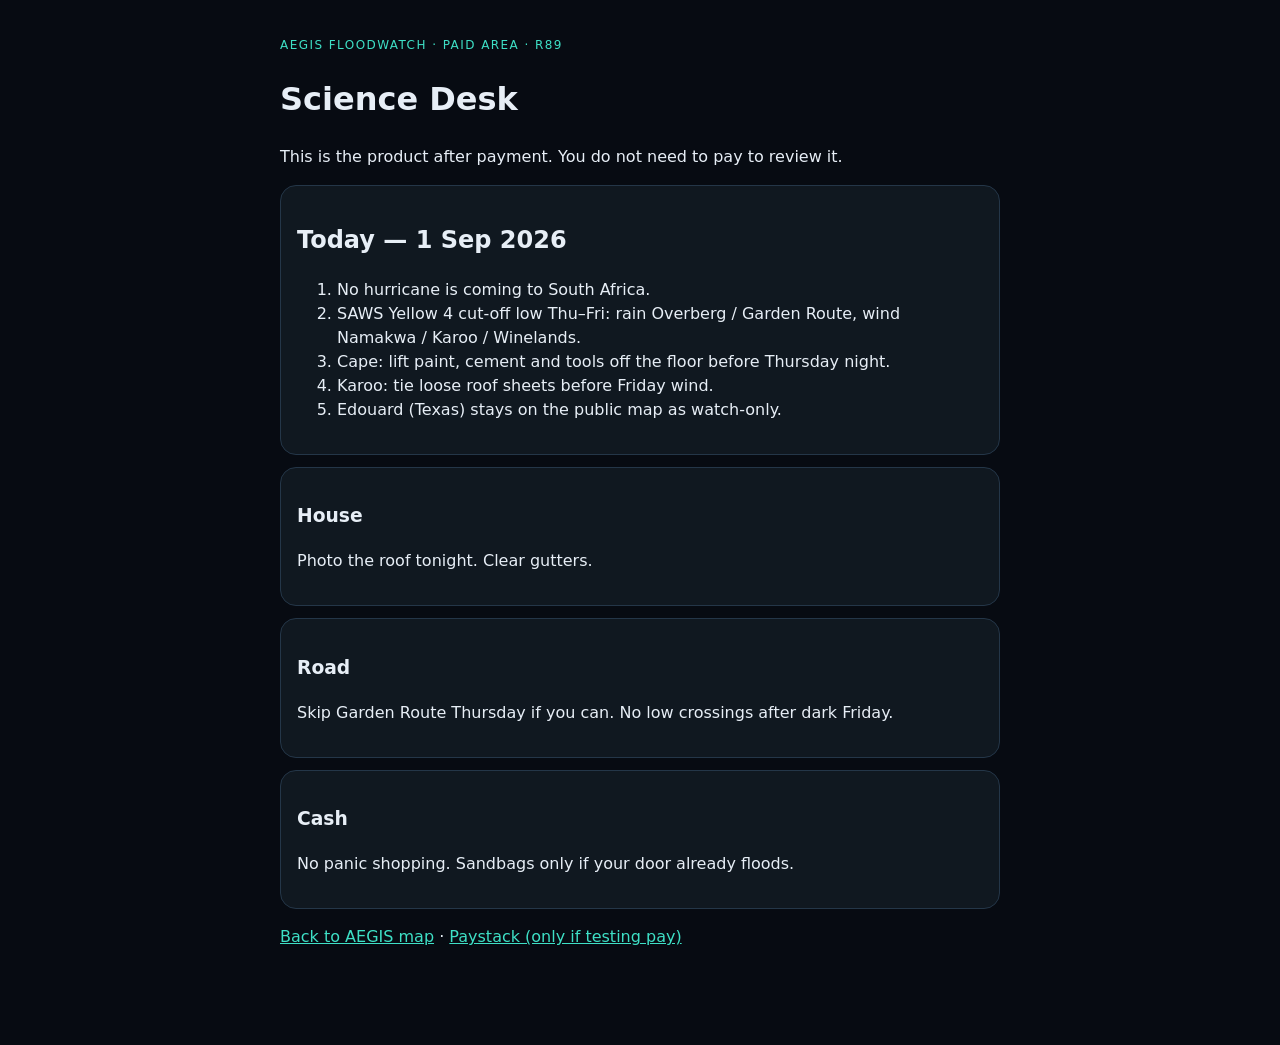
==== desk.html @ b9d79ff9 "AEGIS paid Science Desk you can open without Paystack" ====
<!DOCTYPE html>
<html lang="en-ZA">
<head>
<meta charset="UTF-8" />
<meta name="viewport" content="width=device-width, initial-scale=1" />
<title>AEGIS Science Desk — paid product</title>
<style>
body{margin:0;background:#070b12;color:#e7eef6;font-family:system-ui,sans-serif;line-height:1.5}
main{max-width:720px;margin:0 auto;padding:24px 16px 80px}
.card{background:#101820;border:1px solid #243648;border-radius:16px;padding:16px;margin:12px 0}
.tag{color:#3ee0c6;font-size:12px;letter-spacing:.12em;text-transform:uppercase}
a{color:#3ee0c6}
</style>
</head>
<body>
<main>
<p class="tag">AEGIS Floodwatch · paid area · R89</p>
<h1>Science Desk</h1>
<p>This is the product after payment. You do not need to pay to review it.</p>
<div class="card">
<h2>Today — 1 Sep 2026</h2>
<ol>
<li>No hurricane is coming to South Africa.</li>
<li>SAWS Yellow 4 cut-off low Thu–Fri: rain Overberg / Garden Route, wind Namakwa / Karoo / Winelands.</li>
<li>Cape: lift paint, cement and tools off the floor before Thursday night.</li>
<li>Karoo: tie loose roof sheets before Friday wind.</li>
<li>Edouard (Texas) stays on the public map as watch-only.</li>
</ol>
</div>
<div class="card"><h3>House</h3><p>Photo the roof tonight. Clear gutters.</p></div>
<div class="card"><h3>Road</h3><p>Skip Garden Route Thursday if you can. No low crossings after dark Friday.</p></div>
<div class="card"><h3>Cash</h3><p>No panic shopping. Sandbags only if your door already floods.</p></div>
<p><a href="./index.html">Back to AEGIS map</a> · <a href="https://paystack.com/pay/aegis-science-desk">Paystack (only if testing pay)</a></p>
</main>
</body>
</html>
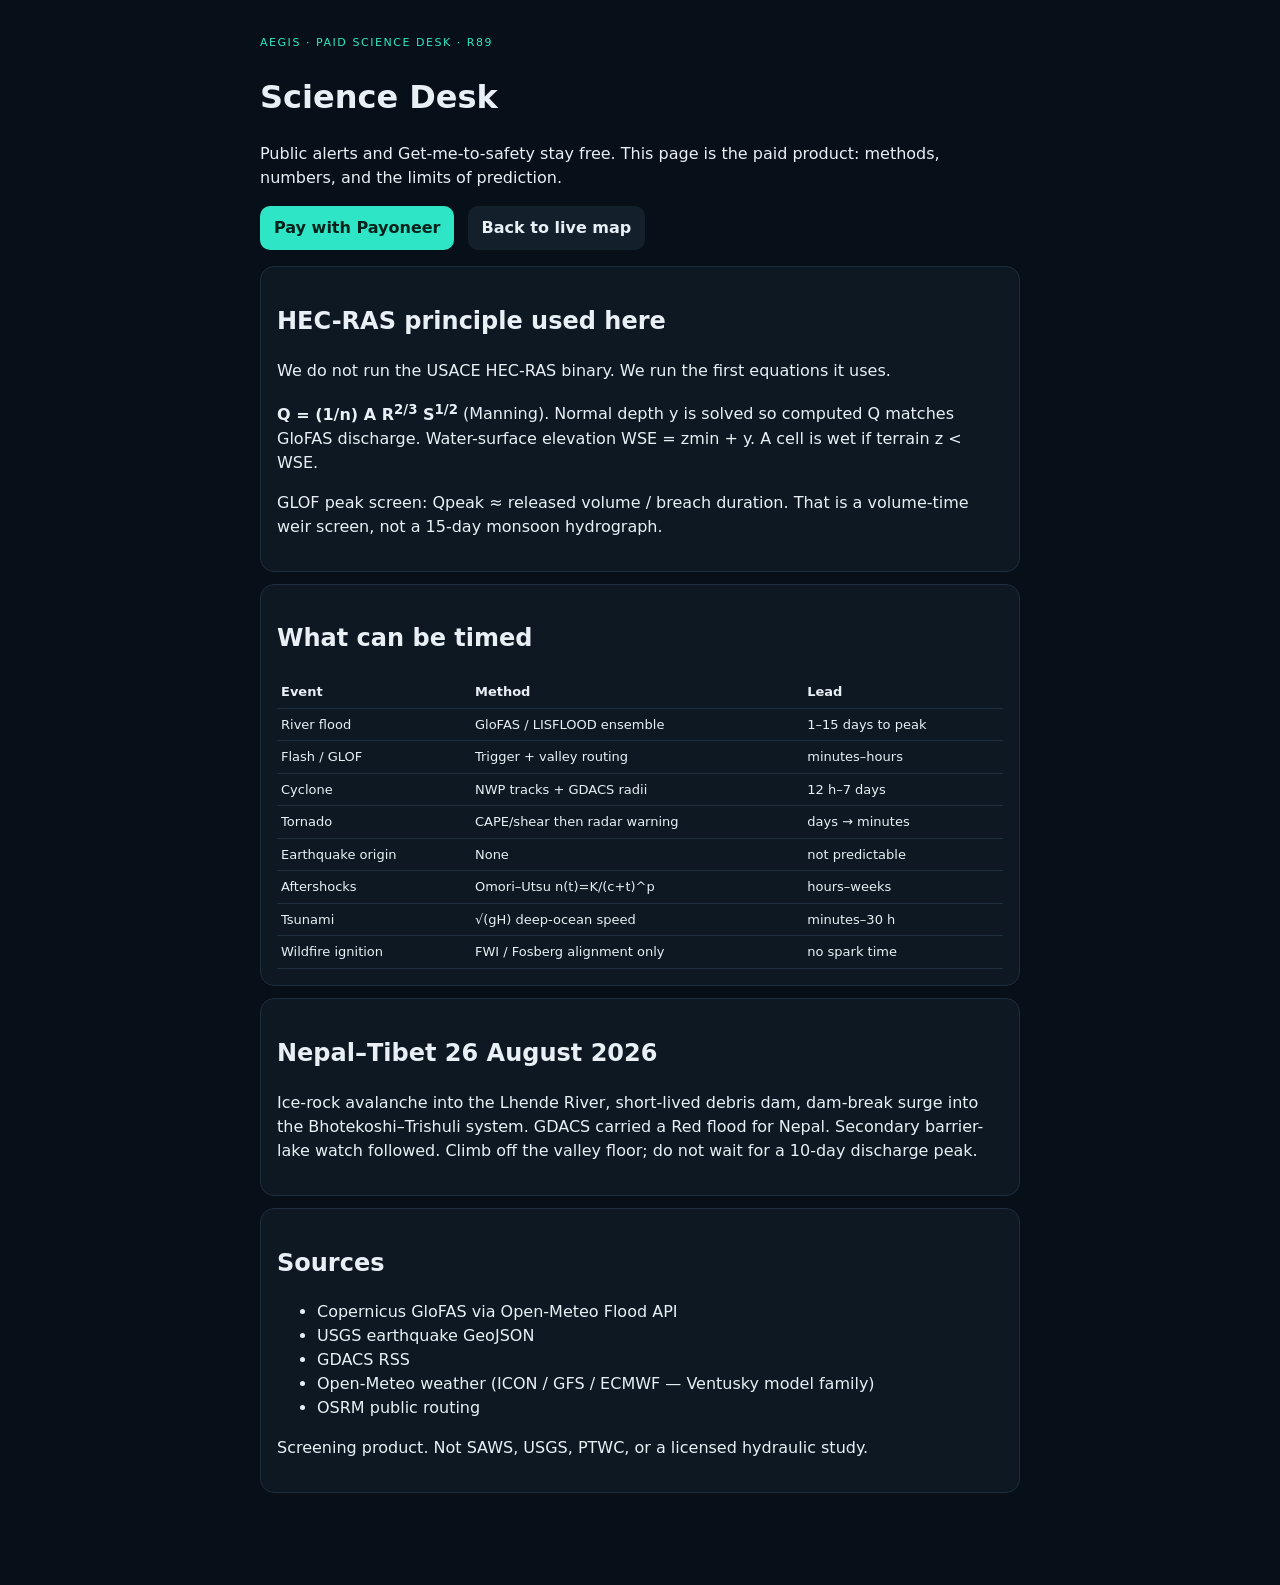
==== commit db46c94c: "Science Desk: Manning, lead times, Nepal GLOF case, Payoneer only" ====
--- a/desk.html
+++ b/desk.html
@@ -1,36 +1,61 @@
 <!DOCTYPE html>
-<html lang="en-ZA">
+<html lang="en">
 <head>
-<meta charset="UTF-8" />
-<meta name="viewport" content="width=device-width, initial-scale=1" />
-<title>AEGIS Science Desk — paid product</title>
+<meta charset="utf-8"/>
+<meta name="viewport" content="width=device-width,initial-scale=1"/>
+<title>AEGIS Science Desk</title>
 <style>
-body{margin:0;background:#070b12;color:#e7eef6;font-family:system-ui,sans-serif;line-height:1.5}
-main{max-width:720px;margin:0 auto;padding:24px 16px 80px}
-.card{background:#101820;border:1px solid #243648;border-radius:16px;padding:16px;margin:12px 0}
-.tag{color:#3ee0c6;font-size:12px;letter-spacing:.12em;text-transform:uppercase}
-a{color:#3ee0c6}
+body{margin:0;background:#071018;color:#e8f0f6;font-family:system-ui,sans-serif;line-height:1.5}
+main{max-width:760px;margin:0 auto;padding:24px 16px 80px}
+.card{background:#0e1822;border:1px solid #1e2e3c;border-radius:14px;padding:16px;margin:12px 0}
+.tag{color:#2ee6c5;font-size:11px;letter-spacing:.14em;text-transform:uppercase}
+a.btn{display:inline-block;background:#2ee6c5;color:#04221c;text-decoration:none;font-weight:700;padding:10px 14px;border-radius:10px}
+table{width:100%;border-collapse:collapse;font-size:13px}
+td,th{border-bottom:1px solid #1e2e3c;padding:6px 4px;text-align:left}
 </style>
 </head>
 <body>
 <main>
-<p class="tag">AEGIS Floodwatch · paid area · R89</p>
+<p class="tag">AEGIS · paid Science Desk · R89</p>
 <h1>Science Desk</h1>
-<p>This is the product after payment. You do not need to pay to review it.</p>
+<p>Public alerts and Get-me-to-safety stay free. This page is the paid product: methods, numbers, and the limits of prediction.</p>
+<p><a class="btn" href="https://link.payoneer.com/Token?t=A938DA53D50E464FB7E8C35081F7344F&src=pl" target="_blank" rel="noopener">Pay with Payoneer</a>
+<a class="btn" href="./index.html" style="background:#13202b;color:#e8f0f6;margin-left:8px">Back to live map</a></p>
 <div class="card">
-<h2>Today — 1 Sep 2026</h2>
-<ol>
-<li>No hurricane is coming to South Africa.</li>
-<li>SAWS Yellow 4 cut-off low Thu–Fri: rain Overberg / Garden Route, wind Namakwa / Karoo / Winelands.</li>
-<li>Cape: lift paint, cement and tools off the floor before Thursday night.</li>
-<li>Karoo: tie loose roof sheets before Friday wind.</li>
-<li>Edouard (Texas) stays on the public map as watch-only.</li>
-</ol>
+<h2>HEC-RAS principle used here</h2>
+<p>We do not run the USACE HEC-RAS binary. We run the first equations it uses.</p>
+<p><b>Q = (1/n) A R<sup>2/3</sup> S<sup>1/2</sup></b> (Manning). Normal depth y is solved so computed Q matches GloFAS discharge. Water-surface elevation WSE = zmin + y. A cell is wet if terrain z < WSE.</p>
+<p>GLOF peak screen: Qpeak ≈ released volume / breach duration. That is a volume-time weir screen, not a 15-day monsoon hydrograph.</p>
 </div>
-<div class="card"><h3>House</h3><p>Photo the roof tonight. Clear gutters.</p></div>
-<div class="card"><h3>Road</h3><p>Skip Garden Route Thursday if you can. No low crossings after dark Friday.</p></div>
-<div class="card"><h3>Cash</h3><p>No panic shopping. Sandbags only if your door already floods.</p></div>
-<p><a href="./index.html">Back to AEGIS map</a> · <a href="https://paystack.com/pay/aegis-science-desk">Paystack (only if testing pay)</a></p>
+<div class="card">
+<h2>What can be timed</h2>
+<table>
+<tr><th>Event</th><th>Method</th><th>Lead</th></tr>
+<tr><td>River flood</td><td>GloFAS / LISFLOOD ensemble</td><td>1–15 days to peak</td></tr>
+<tr><td>Flash / GLOF</td><td>Trigger + valley routing</td><td>minutes–hours</td></tr>
+<tr><td>Cyclone</td><td>NWP tracks + GDACS radii</td><td>12 h–7 days</td></tr>
+<tr><td>Tornado</td><td>CAPE/shear then radar warning</td><td>days → minutes</td></tr>
+<tr><td>Earthquake origin</td><td>None</td><td>not predictable</td></tr>
+<tr><td>Aftershocks</td><td>Omori–Utsu n(t)=K/(c+t)^p</td><td>hours–weeks</td></tr>
+<tr><td>Tsunami</td><td>√(gH) deep-ocean speed</td><td>minutes–30 h</td></tr>
+<tr><td>Wildfire ignition</td><td>FWI / Fosberg alignment only</td><td>no spark time</td></tr>
+</table>
+</div>
+<div class="card">
+<h2>Nepal–Tibet 26 August 2026</h2>
+<p>Ice-rock avalanche into the Lhende River, short-lived debris dam, dam-break surge into the Bhotekoshi–Trishuli system. GDACS carried a Red flood for Nepal. Secondary barrier-lake watch followed. Climb off the valley floor; do not wait for a 10-day discharge peak.</p>
+</div>
+<div class="card">
+<h2>Sources</h2>
+<ul>
+<li>Copernicus GloFAS via Open-Meteo Flood API</li>
+<li>USGS earthquake GeoJSON</li>
+<li>GDACS RSS</li>
+<li>Open-Meteo weather (ICON / GFS / ECMWF — Ventusky model family)</li>
+<li>OSRM public routing</li>
+</ul>
+<p>Screening product. Not SAWS, USGS, PTWC, or a licensed hydraulic study.</p>
+</div>
 </main>
 </body>
 </html>
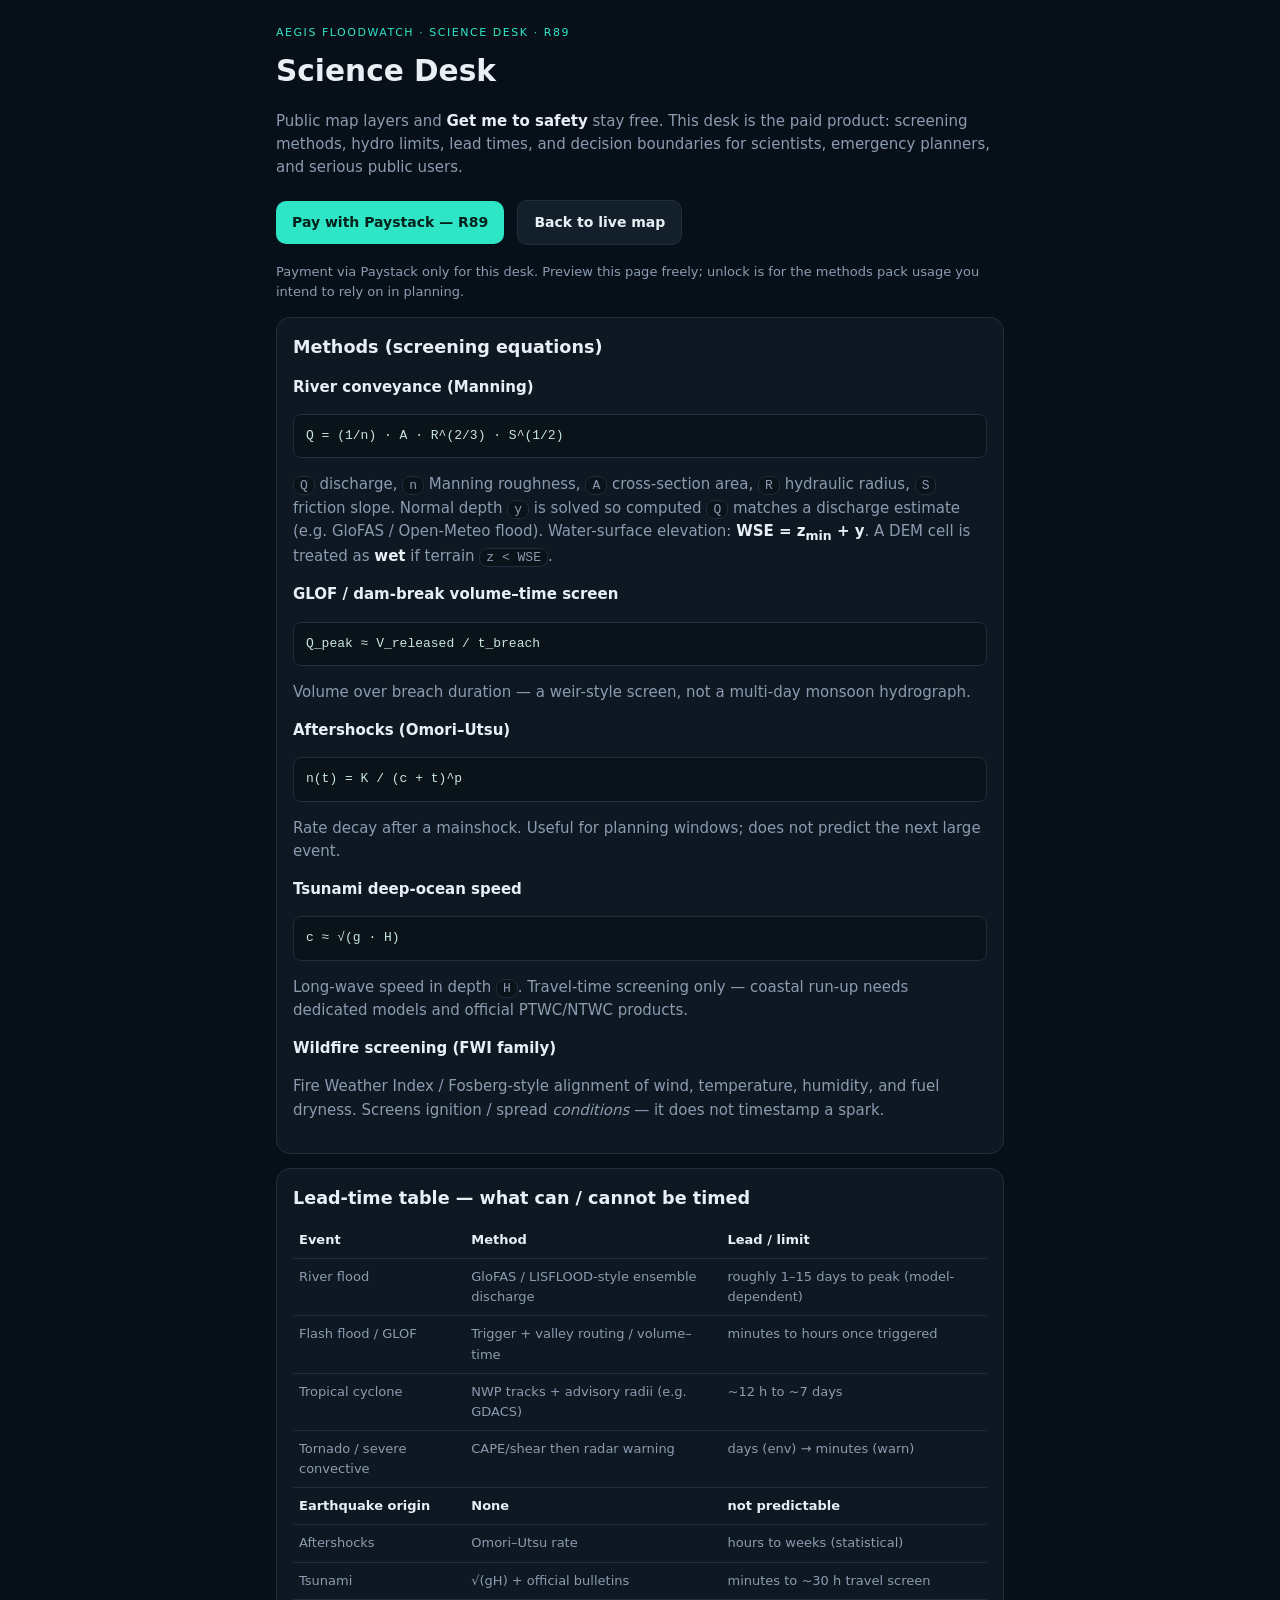
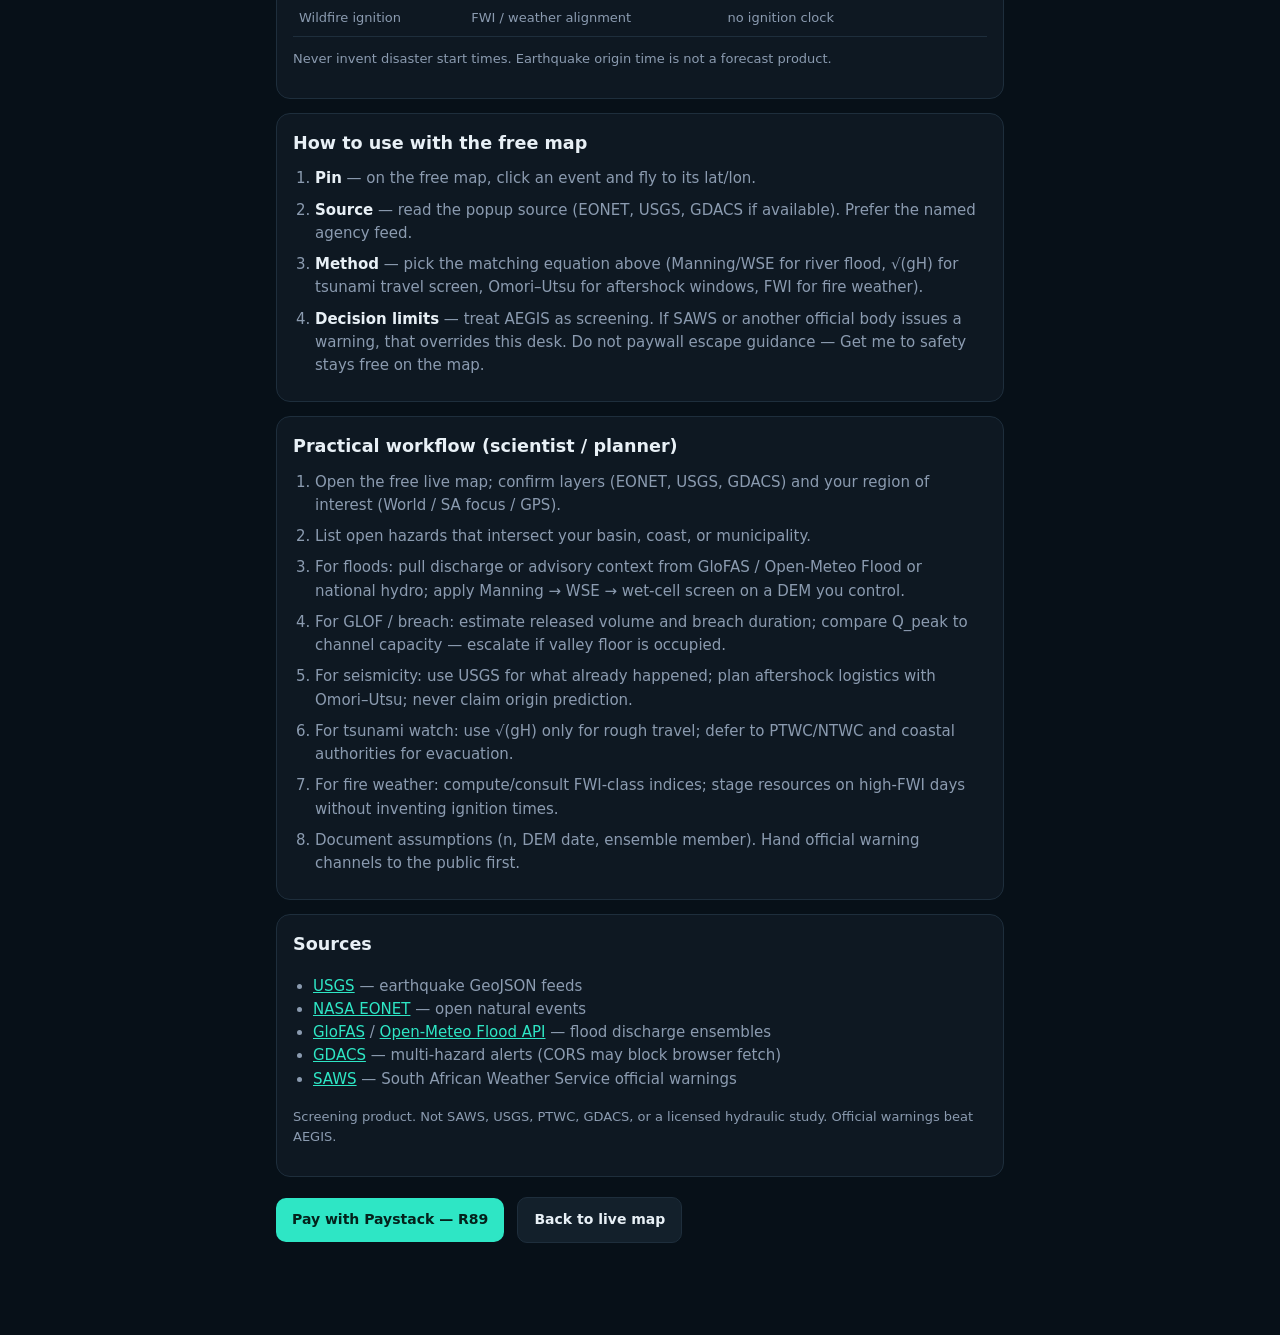
==== commit 1f86f543: "Science Desk Paystack + methods for planners" ====
--- a/desk.html
+++ b/desk.html
@@ -1,60 +1,149 @@
 <!DOCTYPE html>
-<html lang="en">
+<html lang="en-ZA">
 <head>
-<meta charset="utf-8"/>
-<meta name="viewport" content="width=device-width,initial-scale=1"/>
-<title>AEGIS Science Desk</title>
+<meta charset="UTF-8" />
+<meta name="viewport" content="width=device-width, initial-scale=1" />
+<title>AEGIS Science Desk — methods &amp; limits</title>
 <style>
-body{margin:0;background:#071018;color:#e8f0f6;font-family:system-ui,sans-serif;line-height:1.5}
+:root{
+  --bg:#071018; --card:#0e1822; --line:#1e2e3c; --text:#e8f0f6; --muted:#8b9bb0;
+  --mint:#2ee6c5; --mint-ink:#04221c;
+}
+*{box-sizing:border-box}
+body{margin:0;background:var(--bg);color:var(--text);font-family:system-ui,-apple-system,Segoe UI,Roboto,sans-serif;line-height:1.55}
 main{max-width:760px;margin:0 auto;padding:24px 16px 80px}
-.card{background:#0e1822;border:1px solid #1e2e3c;border-radius:14px;padding:16px;margin:12px 0}
-.tag{color:#2ee6c5;font-size:11px;letter-spacing:.14em;text-transform:uppercase}
-a.btn{display:inline-block;background:#2ee6c5;color:#04221c;text-decoration:none;font-weight:700;padding:10px 14px;border-radius:10px}
+.tag{color:var(--mint);font-size:11px;letter-spacing:.14em;text-transform:uppercase;margin:0 0 8px}
+h1{font-size:clamp(1.4rem,3vw,1.85rem);margin:0 0 10px}
+h2{font-size:1.1rem;margin:0 0 10px}
+p,li{color:var(--muted);font-size:15px}
+p strong,li strong,td strong{color:var(--text)}
+.card{background:var(--card);border:1px solid var(--line);border-radius:14px;padding:16px;margin:14px 0}
+a.btn{
+  display:inline-block;background:var(--mint);color:var(--mint-ink);text-decoration:none;
+  font-weight:700;padding:11px 16px;border-radius:10px;margin:4px 8px 4px 0;font-size:14px
+}
+a.btn.ghost{background:#13202b;color:var(--text);border:1px solid var(--line)}
 table{width:100%;border-collapse:collapse;font-size:13px}
-td,th{border-bottom:1px solid #1e2e3c;padding:6px 4px;text-align:left}
+th,td{border-bottom:1px solid var(--line);padding:8px 6px;text-align:left;vertical-align:top;color:var(--muted)}
+th{color:var(--text);font-weight:650}
+code,pre{
+  font-family:ui-monospace,SFMono-Regular,Menlo,Consolas,monospace;
+  font-size:13px;background:#0a121a;border:1px solid var(--line);border-radius:8px
+}
+code{padding:1px 6px}
+pre{padding:12px;overflow:auto;color:#c8e6dc;line-height:1.4}
+ol.steps{padding-left:22px;margin:8px 0}
+ol.steps li{margin:8px 0}
+ul.sources{padding-left:20px}
+ul.sources a{color:var(--mint)}
+.pay-row{margin:16px 0 8px}
+.note{font-size:13px;color:var(--muted)}
 </style>
 </head>
 <body>
 <main>
-<p class="tag">AEGIS · paid Science Desk · R89</p>
+<p class="tag">AEGIS Floodwatch · Science Desk · R89</p>
 <h1>Science Desk</h1>
-<p>Public alerts and Get-me-to-safety stay free. This page is the paid product: methods, numbers, and the limits of prediction.</p>
-<p><a class="btn" href="https://link.payoneer.com/Token?t=A938DA53D50E464FB7E8C35081F7344F&src=pl" target="_blank" rel="noopener">Pay with Payoneer</a>
-<a class="btn" href="./index.html" style="background:#13202b;color:#e8f0f6;margin-left:8px">Back to live map</a></p>
+<p>
+  Public map layers and <strong>Get me to safety</strong> stay free.
+  This desk is the paid product: screening methods, hydro limits, lead times, and decision boundaries for scientists, emergency planners, and serious public users.
+</p>
+
+<div class="pay-row">
+  <a class="btn" href="https://paystack.com/pay/aegis-science-desk" target="_blank" rel="noopener">Pay with Paystack — R89</a>
+  <a class="btn ghost" href="./index.html">Back to live map</a>
+</div>
+<p class="note">Payment via Paystack only for this desk. Preview this page freely; unlock is for the methods pack usage you intend to rely on in planning.</p>
+
 <div class="card">
-<h2>HEC-RAS principle used here</h2>
-<p>We do not run the USACE HEC-RAS binary. We run the first equations it uses.</p>
-<p><b>Q = (1/n) A R<sup>2/3</sup> S<sup>1/2</sup></b> (Manning). Normal depth y is solved so computed Q matches GloFAS discharge. Water-surface elevation WSE = zmin + y. A cell is wet if terrain z < WSE.</p>
-<p>GLOF peak screen: Qpeak ≈ released volume / breach duration. That is a volume-time weir screen, not a 15-day monsoon hydrograph.</p>
+  <h2>Methods (screening equations)</h2>
+  <p><strong>River conveyance (Manning)</strong></p>
+  <pre>Q = (1/n) · A · R^(2/3) · S^(1/2)</pre>
+  <p>
+    <code>Q</code> discharge, <code>n</code> Manning roughness, <code>A</code> cross-section area,
+    <code>R</code> hydraulic radius, <code>S</code> friction slope.
+    Normal depth <code>y</code> is solved so computed <code>Q</code> matches a discharge estimate (e.g. GloFAS / Open-Meteo flood).
+    Water-surface elevation: <strong>WSE = z<sub>min</sub> + y</strong>.
+    A DEM cell is treated as <strong>wet</strong> if terrain <code>z &lt; WSE</code>.
+  </p>
+  <p><strong>GLOF / dam-break volume–time screen</strong></p>
+  <pre>Q_peak ≈ V_released / t_breach</pre>
+  <p>Volume over breach duration — a weir-style screen, not a multi-day monsoon hydrograph.</p>
+  <p><strong>Aftershocks (Omori–Utsu)</strong></p>
+  <pre>n(t) = K / (c + t)^p</pre>
+  <p>Rate decay after a mainshock. Useful for planning windows; does not predict the next large event.</p>
+  <p><strong>Tsunami deep-ocean speed</strong></p>
+  <pre>c ≈ √(g · H)</pre>
+  <p>Long-wave speed in depth <code>H</code>. Travel-time screening only — coastal run-up needs dedicated models and official PTWC/NTWC products.</p>
+  <p><strong>Wildfire screening (FWI family)</strong></p>
+  <p>
+    Fire Weather Index / Fosberg-style alignment of wind, temperature, humidity, and fuel dryness.
+    Screens ignition / spread <em>conditions</em> — it does not timestamp a spark.
+  </p>
 </div>
+
 <div class="card">
-<h2>What can be timed</h2>
-<table>
-<tr><th>Event</th><th>Method</th><th>Lead</th></tr>
-<tr><td>River flood</td><td>GloFAS / LISFLOOD ensemble</td><td>1–15 days to peak</td></tr>
-<tr><td>Flash / GLOF</td><td>Trigger + valley routing</td><td>minutes–hours</td></tr>
-<tr><td>Cyclone</td><td>NWP tracks + GDACS radii</td><td>12 h–7 days</td></tr>
-<tr><td>Tornado</td><td>CAPE/shear then radar warning</td><td>days → minutes</td></tr>
-<tr><td>Earthquake origin</td><td>None</td><td>not predictable</td></tr>
-<tr><td>Aftershocks</td><td>Omori–Utsu n(t)=K/(c+t)^p</td><td>hours–weeks</td></tr>
-<tr><td>Tsunami</td><td>√(gH) deep-ocean speed</td><td>minutes–30 h</td></tr>
-<tr><td>Wildfire ignition</td><td>FWI / Fosberg alignment only</td><td>no spark time</td></tr>
-</table>
+  <h2>Lead-time table — what can / cannot be timed</h2>
+  <table>
+    <thead>
+      <tr><th>Event</th><th>Method</th><th>Lead / limit</th></tr>
+    </thead>
+    <tbody>
+      <tr><td>River flood</td><td>GloFAS / LISFLOOD-style ensemble discharge</td><td>roughly 1–15 days to peak (model-dependent)</td></tr>
+      <tr><td>Flash flood / GLOF</td><td>Trigger + valley routing / volume–time</td><td>minutes to hours once triggered</td></tr>
+      <tr><td>Tropical cyclone</td><td>NWP tracks + advisory radii (e.g. GDACS)</td><td>~12 h to ~7 days</td></tr>
+      <tr><td>Tornado / severe convective</td><td>CAPE/shear then radar warning</td><td>days (env) → minutes (warn)</td></tr>
+      <tr><td><strong>Earthquake origin</strong></td><td><strong>None</strong></td><td><strong>not predictable</strong></td></tr>
+      <tr><td>Aftershocks</td><td>Omori–Utsu rate</td><td>hours to weeks (statistical)</td></tr>
+      <tr><td>Tsunami</td><td>√(gH) + official bulletins</td><td>minutes to ~30 h travel screen</td></tr>
+      <tr><td>Wildfire ignition</td><td>FWI / weather alignment</td><td>no ignition clock</td></tr>
+    </tbody>
+  </table>
+  <p class="note" style="margin-top:12px">Never invent disaster start times. Earthquake origin time is not a forecast product.</p>
 </div>
+
 <div class="card">
-<h2>Nepal–Tibet 26 August 2026</h2>
-<p>Ice-rock avalanche into the Lhende River, short-lived debris dam, dam-break surge into the Bhotekoshi–Trishuli system. GDACS carried a Red flood for Nepal. Secondary barrier-lake watch followed. Climb off the valley floor; do not wait for a 10-day discharge peak.</p>
+  <h2>How to use with the free map</h2>
+  <ol class="steps">
+    <li><strong>Pin</strong> — on the free map, click an event and fly to its lat/lon.</li>
+    <li><strong>Source</strong> — read the popup source (EONET, USGS, GDACS if available). Prefer the named agency feed.</li>
+    <li><strong>Method</strong> — pick the matching equation above (Manning/WSE for river flood, √(gH) for tsunami travel screen, Omori–Utsu for aftershock windows, FWI for fire weather).</li>
+    <li><strong>Decision limits</strong> — treat AEGIS as screening. If SAWS or another official body issues a warning, that overrides this desk. Do not paywall escape guidance — Get me to safety stays free on the map.</li>
+  </ol>
 </div>
+
 <div class="card">
-<h2>Sources</h2>
-<ul>
-<li>Copernicus GloFAS via Open-Meteo Flood API</li>
-<li>USGS earthquake GeoJSON</li>
-<li>GDACS RSS</li>
-<li>Open-Meteo weather (ICON / GFS / ECMWF — Ventusky model family)</li>
-<li>OSRM public routing</li>
-</ul>
-<p>Screening product. Not SAWS, USGS, PTWC, or a licensed hydraulic study.</p>
+  <h2>Practical workflow (scientist / planner)</h2>
+  <ol class="steps">
+    <li>Open the free live map; confirm layers (EONET, USGS, GDACS) and your region of interest (World / SA focus / GPS).</li>
+    <li>List open hazards that intersect your basin, coast, or municipality.</li>
+    <li>For floods: pull discharge or advisory context from GloFAS / Open-Meteo Flood or national hydro; apply Manning → WSE → wet-cell screen on a DEM you control.</li>
+    <li>For GLOF / breach: estimate released volume and breach duration; compare Q_peak to channel capacity — escalate if valley floor is occupied.</li>
+    <li>For seismicity: use USGS for what already happened; plan aftershock logistics with Omori–Utsu; never claim origin prediction.</li>
+    <li>For tsunami watch: use √(gH) only for rough travel; defer to PTWC/NTWC and coastal authorities for evacuation.</li>
+    <li>For fire weather: compute/consult FWI-class indices; stage resources on high-FWI days without inventing ignition times.</li>
+    <li>Document assumptions (n, DEM date, ensemble member). Hand official warning channels to the public first.</li>
+  </ol>
+</div>
+
+<div class="card">
+  <h2>Sources</h2>
+  <ul class="sources">
+    <li><a href="https://earthquake.usgs.gov/" target="_blank" rel="noopener">USGS</a> — earthquake GeoJSON feeds</li>
+    <li><a href="https://eonet.gsfc.nasa.gov/" target="_blank" rel="noopener">NASA EONET</a> — open natural events</li>
+    <li><a href="https://www.globalfloods.eu/" target="_blank" rel="noopener">GloFAS</a> / <a href="https://open-meteo.com/en/docs/flood-api" target="_blank" rel="noopener">Open-Meteo Flood API</a> — flood discharge ensembles</li>
+    <li><a href="https://www.gdacs.org/" target="_blank" rel="noopener">GDACS</a> — multi-hazard alerts (CORS may block browser fetch)</li>
+    <li><a href="https://www.weathersa.co.za/" target="_blank" rel="noopener">SAWS</a> — South African Weather Service official warnings</li>
+  </ul>
+  <p class="note">
+    Screening product. Not SAWS, USGS, PTWC, GDACS, or a licensed hydraulic study.
+    Official warnings beat AEGIS.
+  </p>
+</div>
+
+<div class="pay-row">
+  <a class="btn" href="https://paystack.com/pay/aegis-science-desk" target="_blank" rel="noopener">Pay with Paystack — R89</a>
+  <a class="btn ghost" href="./index.html">Back to live map</a>
 </div>
 </main>
 </body>
